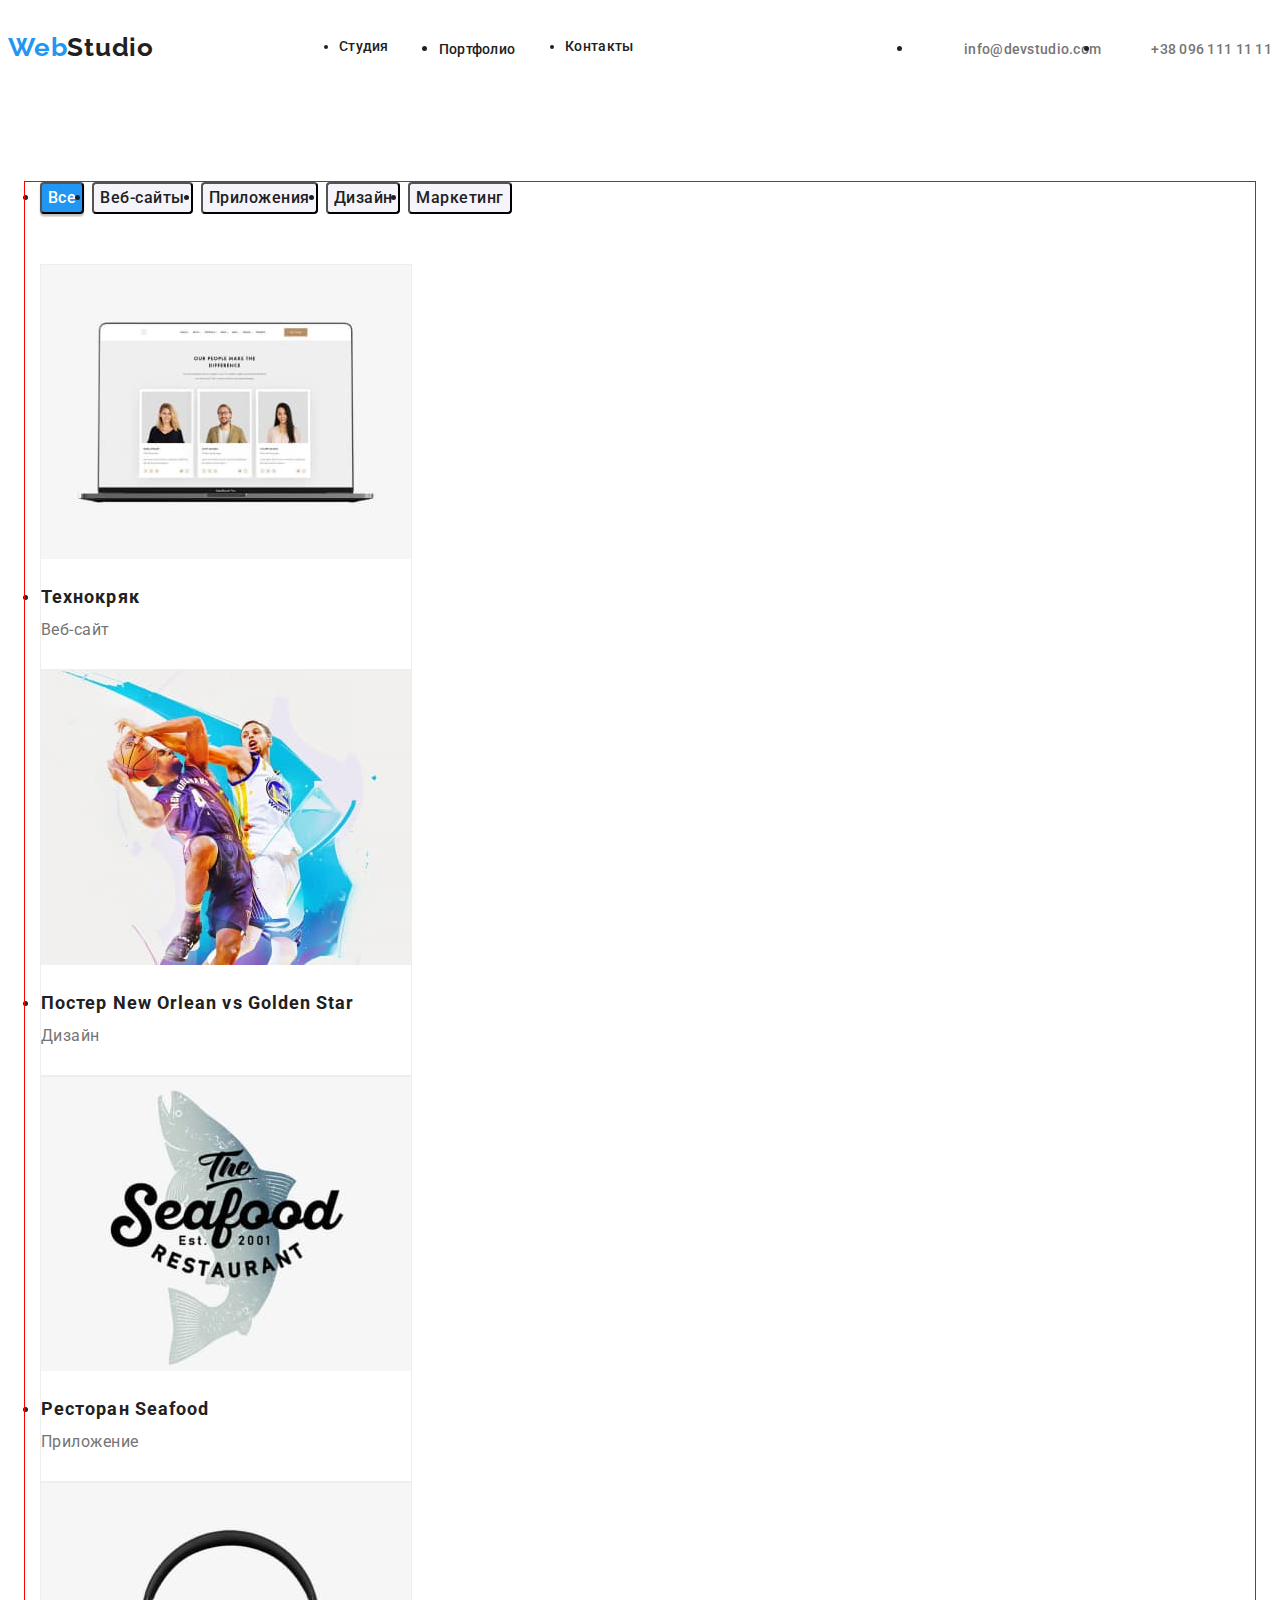
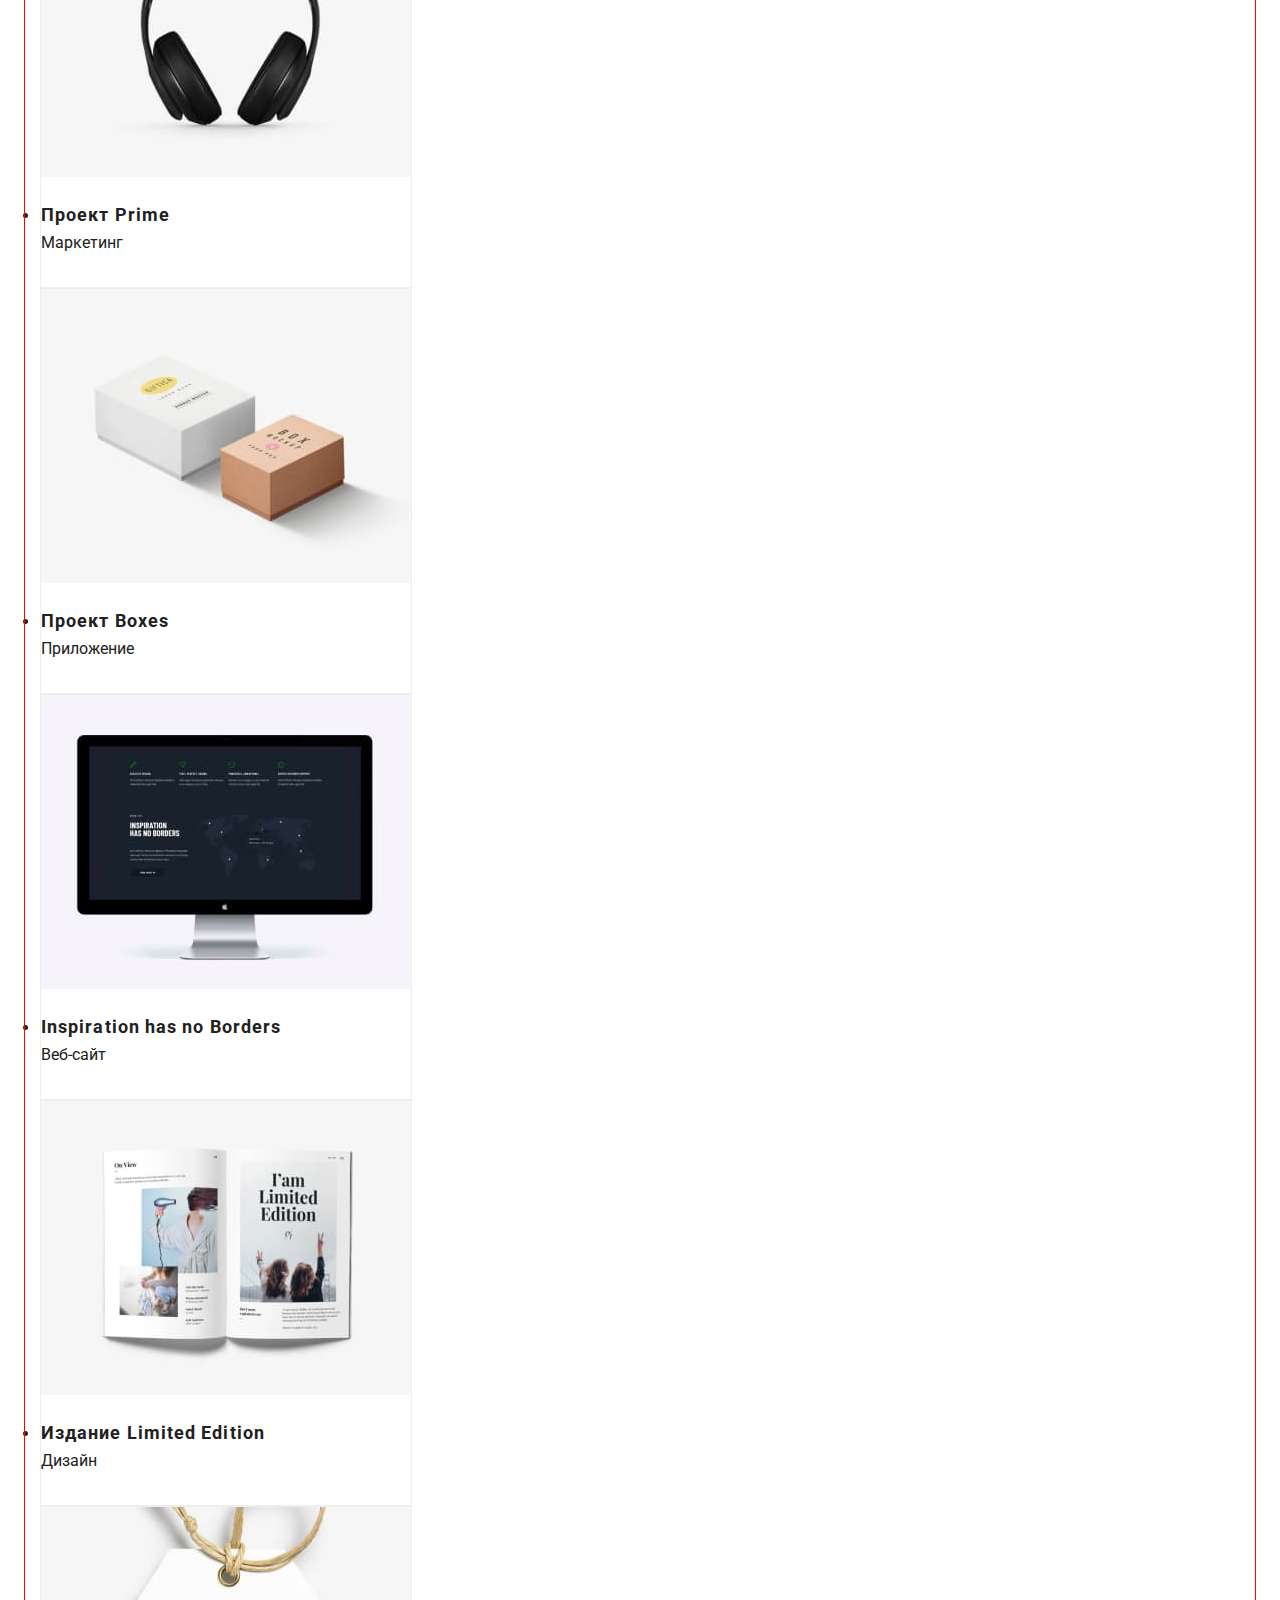
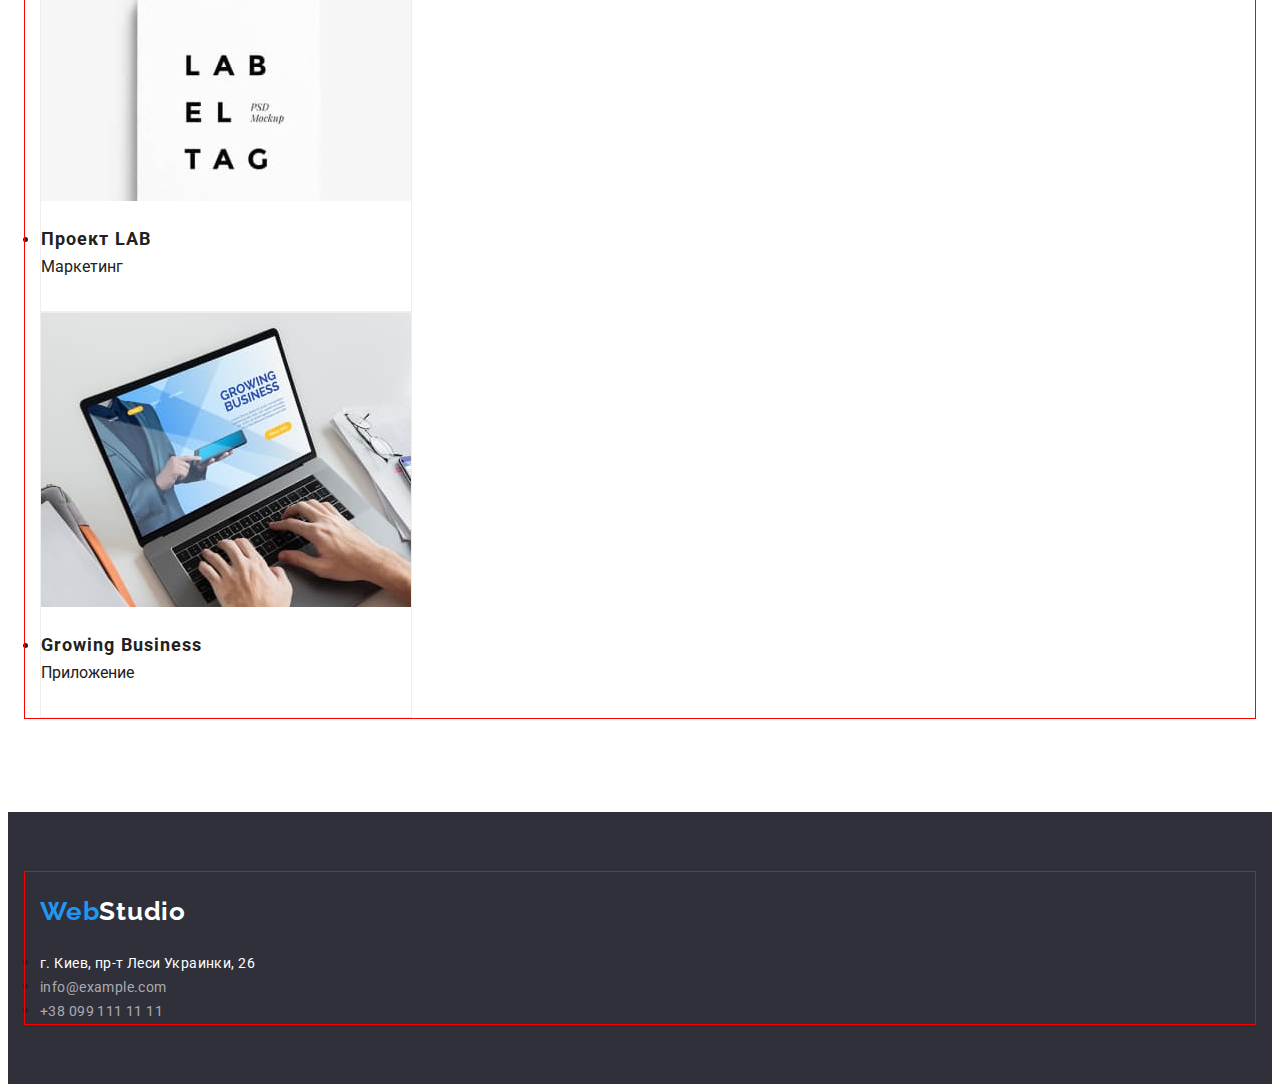
==== portfolio.html @ 9716e138 "homework-3" ====
<!DOCTYPE html>
<html lang="en">
<head>
    <meta charset="UTF-8">
    <meta http-equiv="X-UA-Compatible" content="IE=edge">
    <meta name="viewport" content="width=device-width, initial-scale=1.0">
    <title>Document</title>
    <link href="https://fonts.googleapis.com/css2?family=Raleway:wght@700&family=Roboto:wght@400;500;700;900&display=swap"
        rel="stylesheet">
        <link rel="stylesheet" href="https://cdnjs.cloudflare.com/ajax/libs/modern-normalize/1.1.0/modern-normalize.min.css"
            integrity="sha512-wpPYUAdjBVSE4KJnH1VR1HeZfpl1ub8YT/NKx4PuQ5NmX2tKuGu6U/JRp5y+Y8XG2tV+wKQpNHVUX03MfMFn9Q=="
            crossorigin="anonymous" referrerpolicy="no-referrer" />
        <link rel="stylesheet" href="./css/reset.css" />
    <link rel="stylesheet" href="./css/styles.css" />
</head>
<body>
     <h1 class="visually-hidden">Сторінка Портфолио</h1>   
    <header>
        <div class="container-nav">
    <nav class="container-nav">
        <a class="logo" href="./index.html">Web<span class="logostudio">Studio</span></a>
        <ul class="navlist">
            <li class="navlist-studio"><a class="link" href="./index.html">Студия</a></li>
            <li class="navlist-portfoliolist"><a class="link" href="./portfolio.html">Портфолио</a></li>
            <li class="navlist-contacts"><a class="link" href="">Контакты</a></li>
        </ul>
    </nav>
    <ul class="headerlist">
        <li class=""><a class="headerlist-mailtolist" href="mailto:info@devstudio.com">info@devstudio.com </a></li>
        <li class=""><a class="headerlist-tel" href="tel:+380961111111"> +38 096 111 11 11</a></li>
    </ul>
    </div>
    </header>
<main>
    <section class="work-list">
        <div class="container">
    <h2 class="visually-hidden">Список Портфоліо</h2>
        <ul class="portfolio-items">
            <li><button type="button" class="portfolio-buttonlist">Все</button></li>
            <li><button type="button" class="portfolio-button">Веб-сайты</button></li>
            <li><button type="button" class="portfolio-button">Приложения</button></li>
            <li><button type="button" class="portfolio-button">Дизайн</button></li>
            <li><button type="button" class="portfolio-button">Маркетинг</button></li>
        </ul>
        <ul class="portfolio-item">
            <li class="gallery-list">
                <img src="./images/img8.jpg" alt="фото с людьмии" width="370" />
                <div class="portfolio-list">
                <h2 class="portfolio-title ">Технокряк</h2>
                <p lang="en" class="portfolio-text">Веб-сайт</p>
                </div>
            </li>
            <li class="gallery-list">
                <img src="./images/img9.jpg" alt="баскетболисты" width="370" />
                <div class="portfolio-list">
                <h2 class="portfolio-title">Постер New Orlean vs Golden Star</h2>
                <p lang="en" class="portfolio-text">Дизайн</p>
                </div>
            </li>
            <li class="gallery-list">
                <img src="./images/img10.jpg" alt="лейбл ресторана" width="370" />
                <div class="portfolio-list">
                <h2 class="portfolio-title">Ресторан Seafood</h2>
                <p lang="en" class="portfolio-text">Приложение</p>
                </div>
            </li>
            <li class="gallery-list">
                <img src="./images/img11.jpg" alt="наушники" width="370" />
                <div class="portfolio-list">
                <h2 class="portfolio-title">Проект Prime</h2>
                <p lang="en" class="portfolio-tex">Маркетинг</p>
                </div>
            </li>
            <li class="gallery-list">
                <img src="./images/img12.jpg" alt="коробки" width="370" />
                <div class="portfolio-list">
                <h2 class="portfolio-title">Проект Boxes</h2>
                <p lang="" class="portfolio-tex">Приложение</p>
                </div>
            </li>
            <li class="gallery-list">
                <img src="./images/img13.jpg" alt="монитор" width="370" />
                <div class="portfolio-list">
                <h2 class="portfolio-title">Inspiration has no Borders</h2>
                <p lang="en" class="portfolio-tex">Веб-сайт</p>
                </div>
            </li>
            <li class="gallery-list">
                <img src="./images/img14.jpg" alt="журнал" width="370" />
                <div class="portfolio-list">
                <h2 class="portfolio-title">Издание Limited Edition</h2>
                <p lang="en" class="portfolio-tex">Дизайн</p>
                </div>
            </li> 
            <li class="gallery-list">
                <img src="./images/img15.jpg" alt="лейбл" width="370" />
                <div class="portfolio-list">
                <h2 class="portfolio-title">Проект LAB</h2>
                <p lang="en" class="portfolio-tex">Маркетинг</p>
                </div>
            </li>
            <li class="gallery-list">
                <img src="./images/img16.jpg" alt="ноутбук" width="370" />
                <div class="portfolio-list">
                <h2 class="portfolio-title">Growing Business</h2>
                <p lang="en" class="portfolio-tex">Приложение</p>
                </div>
            </li>
        </ul>
        </div>
    </section>       
</main>
<footer class="footer">
    <div class="container">
    <a class="logo" href="">Web<span class="logostudiofooter">Studio</span></a>
    <address class="address">
        <ul class="footerlist">
            <li><a class="footerlist-address" href="">г. Киев, пр-т Леси Украинки, 26</a></li>
            <li>
                <a class="footerlist-mailto" href="mailto:info@example.com">info@example.com</a>
            </li>
            <li>
                <a class="footerlist-tel" href="tel:+380991111111">+38 099 111 11 11</a>
            </li>
        </ul>
    </address>
    </div>
</footer>
</body>

</html>
---- css/styles.css ----
:root {
    --primary-text-color: #212121;
    --title-text-color: #757575;
    --accent-color: #2196F3;
    --white-text-color:  #FFFFFF;
    --main-font: "Roboto";
    --secondary-background-color:#F5F4FA;
}
p,
h1,
h2,
h3 {
    margin: 0;
}
ul {
    margin: 0;
    padding-left: 0;
}
button {
    cursor: pointer;
}
address {
    font-style: normal;
}
a {
    color: currentColor;
}
a {
    text-decoration: none;
}
img {
    display: block;
}
.visually-hidden {
    position: absolute;
    width: 1px;
    height: 1px;
    margin: -1px;
    border: 0;
    padding: 0;
    white-space: nowrap;
    clip-path: inset(100%);
    clip: rect(0 0 0 0);
    overflow: hidden;
}
body {
    background-color:var(--white-text-color);
    color: var(--primary-text-color);
    font-family: "Roboto" , sans-serif;
}
.container {
    width: 1200px;
    padding-left: 15px;
    padding-right: 15px;
    margin: 0 auto;
    outline: 1px solid red;
    
}
.page-header {
    background-color: var(--white-text-color);
}
/* logo сайта */
.logo {
    display: inline-block;
    padding-top: 24px;
    padding-bottom: 25px;
    color: var(--accent-color);
    width: 145px;
    height: 31px;
    font-family: 'Raleway', sans-serif;
    font-weight: 700;
    font-size: 26px;
    line-height: 1.19;
    align-items: center;
    letter-spacing: 0.03em;
    margin-right: 93px;
}
.logostudio {
    color: var(--primary-text-color);    
}
.logostudiofooter {
   color: var(--white-text-color);
}
            /* nav list========== */
.navlist {
    display: flex;
    margin-left: 93px;
}
.navlist li {
    margin-right: 50px;
}
.navlist-studio, .navlist-portfolio, .navlist-contacts:last-child {
    margin-right: 0px;
}
.navlist.link {
    display: block;
    padding-top: 32px;
    padding-bottom: 32px;
}
.navlist-studio,.navlist-portfolio,.navlist-contacts {
    font-weight: 500;
    font-size: 14px;
    line-height: 1.14;
    letter-spacing: 0.02em;
    color: var(--primary-text-color);
}
.navlist-studio:hover,.navlist-portfolio:hover,.navlist-contacts:hover {
    color: var(--accent-color);
}
.navlist a {
    color: var(--primary-text-color);
    font-weight: 500;
    font-size: 14px;
    line-height: 1.14;
    letter-spacing:0.02em;
}
.container-nav {
     display: flex;
     align-items: center;
}
/* header list mailto i tel */
.headerlist-mailtolist,.headerlist-tel {
    margin-left: 50px;
    color: var(--title-text-color);
    font-weight: 500;
    font-size: 14px;
    line-height: 1.14;
    letter-spacing: 0.02em;
}
.headerlist a:hover,
.headerlist a:focus,
.navlist a:hover,
.navlist a:focus {
    color: var(--accent-color);
}

.headerlist a {
    color: var(--title-text-color);
    font-weight: 500;
    font-size: 14px;
    line-height: 1.14;
    letter-spacing: 0.02em;
}
.headerlist {
    display: flex;
    margin-left: auto;
   
} 
.container-hero {
    padding: 200px 0;
    display: flex;
    justify-content: center;
    align-items: center;
    flex-direction: column;
    background: #2F303A;
    outline: 1px solid red;
}
                /* головний заголовок */
.hero-title {
    margin-bottom: 30px;
    color: var(--white-text-color);
    font-weight: 900;
    font-size: 44px;
    line-height: 1.36;
    text-align: center;
    letter-spacing: 0.06em; 
    text-transform: uppercase;
    outline: 1px solid crimson;
}
/* button */
.button {
    display: inline-block;
    min-width: 200px;
    height: 50px;
    padding: 10px 32px;
    box-shadow: 0px 4px 4px rgba(0, 0, 0, 0.15);
    border-radius: 4px;
    color: var(--white-text-color);
    background-color: var(--accent-color);
    font-family: Roboto;
    font-weight: 700;
    font-size: 16px;
    line-height: 1.88;
    display: flex;
    align-items: center;
    text-align: center;
    letter-spacing: 0.06em;
}
.button:hover {
    background: #188CE8;
}
/* ==============================фон hero and footer================== */
.hero, .footer {
    background-color: #2F303A;
}
/* section звголовків */
.section-title {
    margin-bottom: 10px;
    color: var(--primary-text-color);
    font-weight: 700;
    font-size: 14px;
    line-height: 1.14;
    text-align: center;
    letter-spacing: 0.03em;
    text-transform: uppercase;
}
.section-text {
    margin-bottom: 94px;
   color: var(--title-text-color);
    font-size: 14px;
    line-height: 1.17;
    text-align: center;
    letter-spacing: 0.03em;
}
.section-title {
    width: 270px;
    height: 16px;
}
.section-text {
    width: 270px;
    height: 75px;
    border: 1px solid black;
}
.section {
    margin-top: 0px;
    padding-top: 94px;
    padding-bottom: 94px;
}
.item {
    width: 370px;
    height: 294px;
    margin-left: 30px;

}
/* ===============================заголовок h2 секція=================== */
.title {
    margin-bottom: 50px;
    padding-top: 0px;
    color: var(--primary-text-color);
    font-weight: 700;
    font-size: 36px;
    line-height: 1.17;
    text-align: center;
    letter-spacing: 0.03em;
}
.comand-title-list {
    color: var(--primary-text-color);
    font-weight: 500;
    font-size: 16px;
    line-height: 1.19;
    text-align: center;
    letter-spacing: 0.03em;
}
.comand-text-items {
    color: var(--title-text-color);
    font-size: 16px;
    line-height: 1.19;
    text-align: center;
    letter-spacing: 0.03em;
}
.section-comand {
    padding-top: 94px;
    padding-bottom: 94;
    margin-left: 30px;
    background: var(--secondary-background-color);
}
.list-item {
    width: 270px;
    height: 368px;
    background: #FFFFFF;
    box-shadow: 0px 1px 3px rgba(0, 0, 0, 0.12),
    0px 1px 1px rgba(0, 0, 0, 0.14),
    0px 2px 1px rgba(0, 0, 0, 0.2);
    border-radius: 0px;
}
.personal {
    padding-top: 30px;
    padding-bottom: 30px;
}

/* footer list */
.footerlist-address {
    color: var(--white-text-color);
    font-style: normal;
    font-size: 14px;
    line-height: 1.71;
    letter-spacing: 0.03em;
    margin-bottom: 9px;
}
.footerlist-mailto,
.footerlist-tel {
    color: rgba(255, 255, 255, 0.6);
    font-size: 14px;
    line-height: 1.71;
    letter-spacing: 0.03em;
}
.footerlist-mailto:hover,
.footerlist-tel:hover {
    color: var(--title-text-color);
}
.footerlist-mailto:focus,
.footerlist-tel:focus {
    color: var(--accent-color);
}
.footer {
    padding-top: 60px;
    padding-bottom: 60px;
}
.logostudiofooter {
    margin-bottom: 20px;
}
.footerlist-mailto {
    margin-bottom: 9px;
}
.footerlist-tel {
    margin-bottom: 60px;
}


/* ===============================Портфолио============================== */

.portfolio-buttonlist {
    font-family: Roboto;
    font-weight: 500;
    font-size: 16px;
    line-height: 1.62;
    text-align: center;
    letter-spacing: 0.03em;
    color: var(--white-text-color);
    background-color: var(--accent-color);
    box-shadow: 0px 3px 1px rgba(0, 0, 0, 0.1),
    0px 1px 2px rgba(0, 0, 0, 0.08),
    0px 2px 2px rgba(0, 0, 0, 0.12);
    border-radius: 4px;
}
.portfolio-button {
    font-family: Roboto;
    font-weight: 500;
    font-size: 16px;
    line-height: 1.62;
    text-align: center;
    letter-spacing: 0.03em;
    color: var(--primary-text-color);
    background-color: var(--secondary-background-color);
    border-radius: 4px;
}
.portfolio-button:hover, portfolio-button:focus {
    color:var(--white-text-color) ;
    background-color: var(--accent-color);
}

.portfolio-title {
    color: var(--primary-text-color);
    font-weight: 700;
    font-size: 18px;
    line-height: 2;
    text-align: left;
    letter-spacing: 0.06em;
}
.portfolio-text {
    color: var(--title-text-color);
    font-size: 16px;
    line-height: 1.88;
    text-align: left;
    letter-spacing: 0.03em;
}
.work-list {
    padding-top: 94px;
    padding-bottom: 94px;
}
.portfolio {
    padding-top: 6px;
    padding-bottom: 22px;
    
}
.portfolio-list {
    padding-top: 20px;
    padding-bottom: 20px;
}
.gallery-list {
    width: 370px;
    height: 404px;
    background: #FFFFFF;
    border: 1px solid #EEEEEE;
}
.portfolio-items {
    margin-bottom: 50px;
}
.portfolio-items {
    display: flex;
}
.portfolio-items li {    
    margin-right: 8px;
}


/* Эффективные решения для вашего бизнеса адрес  и кнока */
#FFFFFF

/* Внимание к деталям и список с 4 заголовок h2 h3  имя команды * /#212121;

/* Портфолио контакты */
  #212121;


/* info@devstudio.com */
/* WebStudio */
/*студия*/
#2196F3
/* +38 096 111 11 11 */
/* Идейные соображения, а также начало повседневной работы по формированию позиции. */
/* Marketing */
color: #757575;

/* info@example.com */
/* +38 099 111 11 11 */
color: rgba(255, 255, 255, 0.6);


/* кнопка accent  */ #2196F3

/* вторичний колір фона  background: #F5F4FA; */
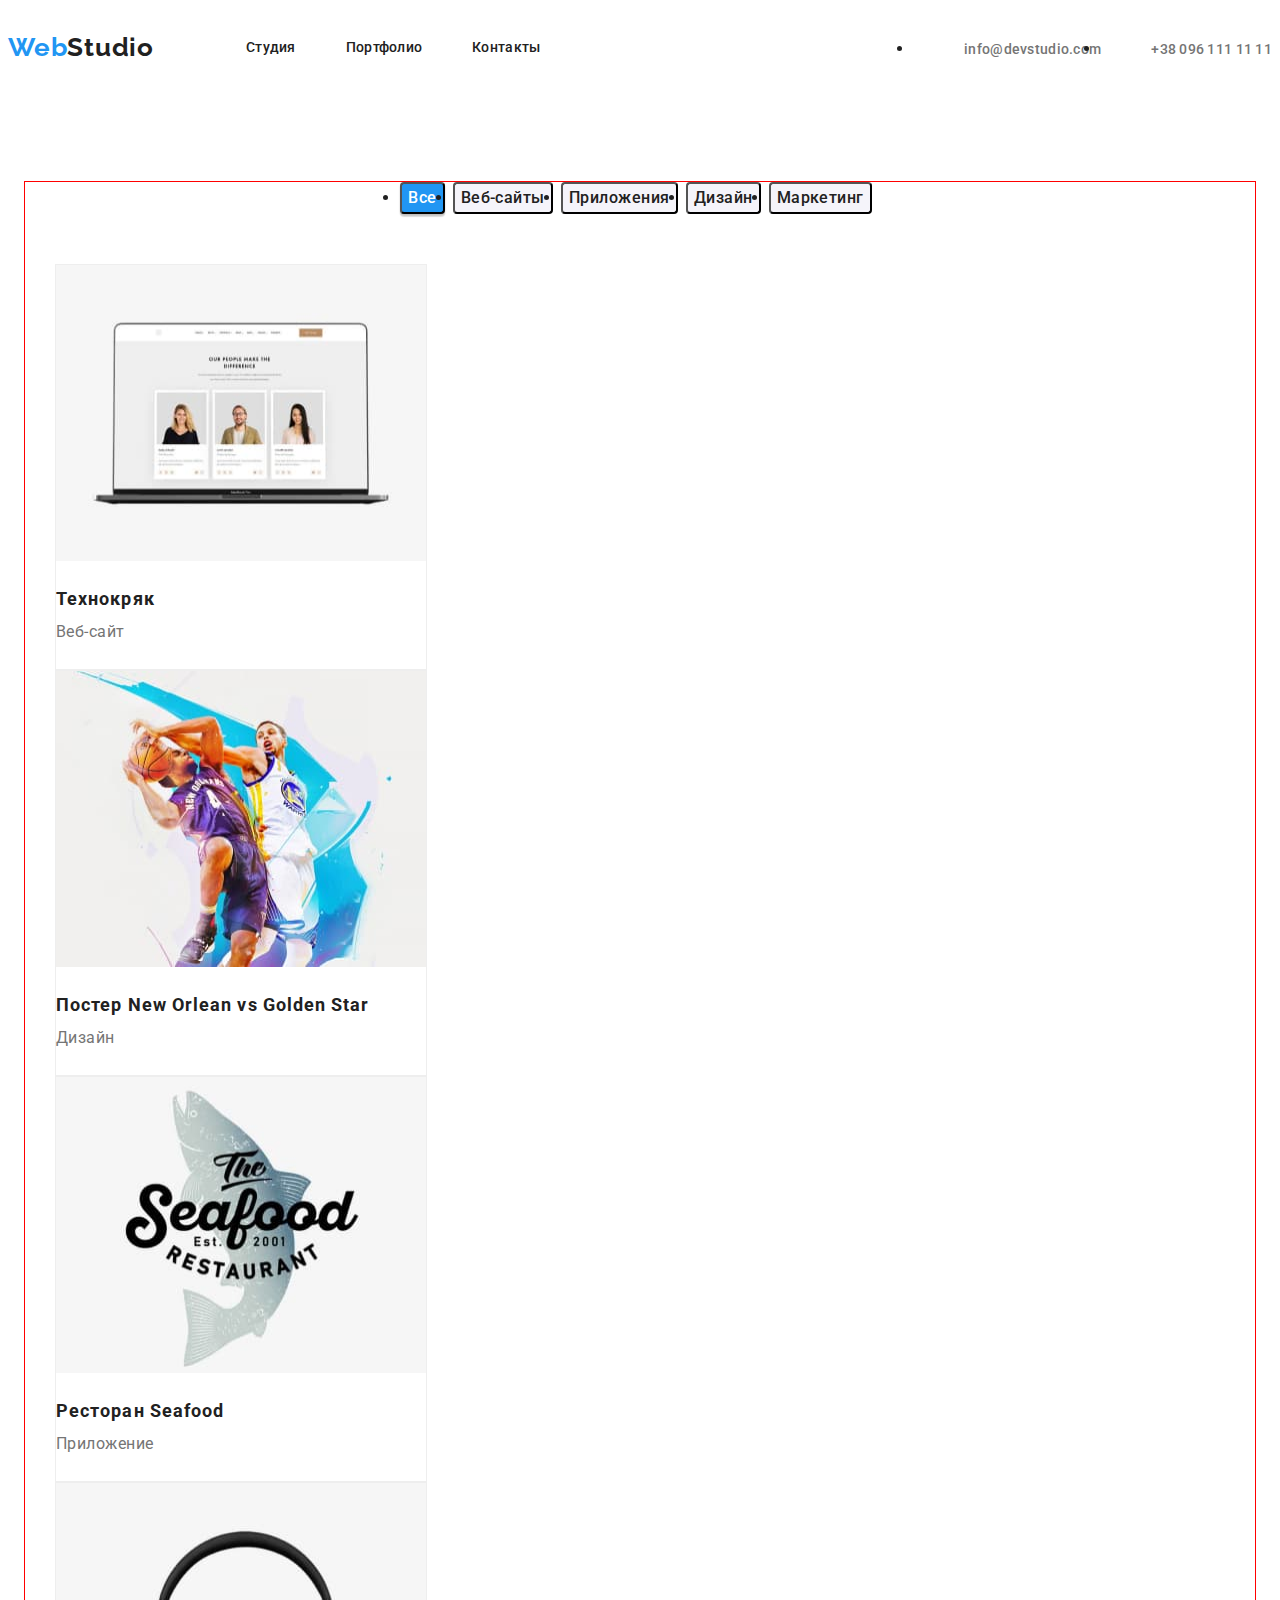
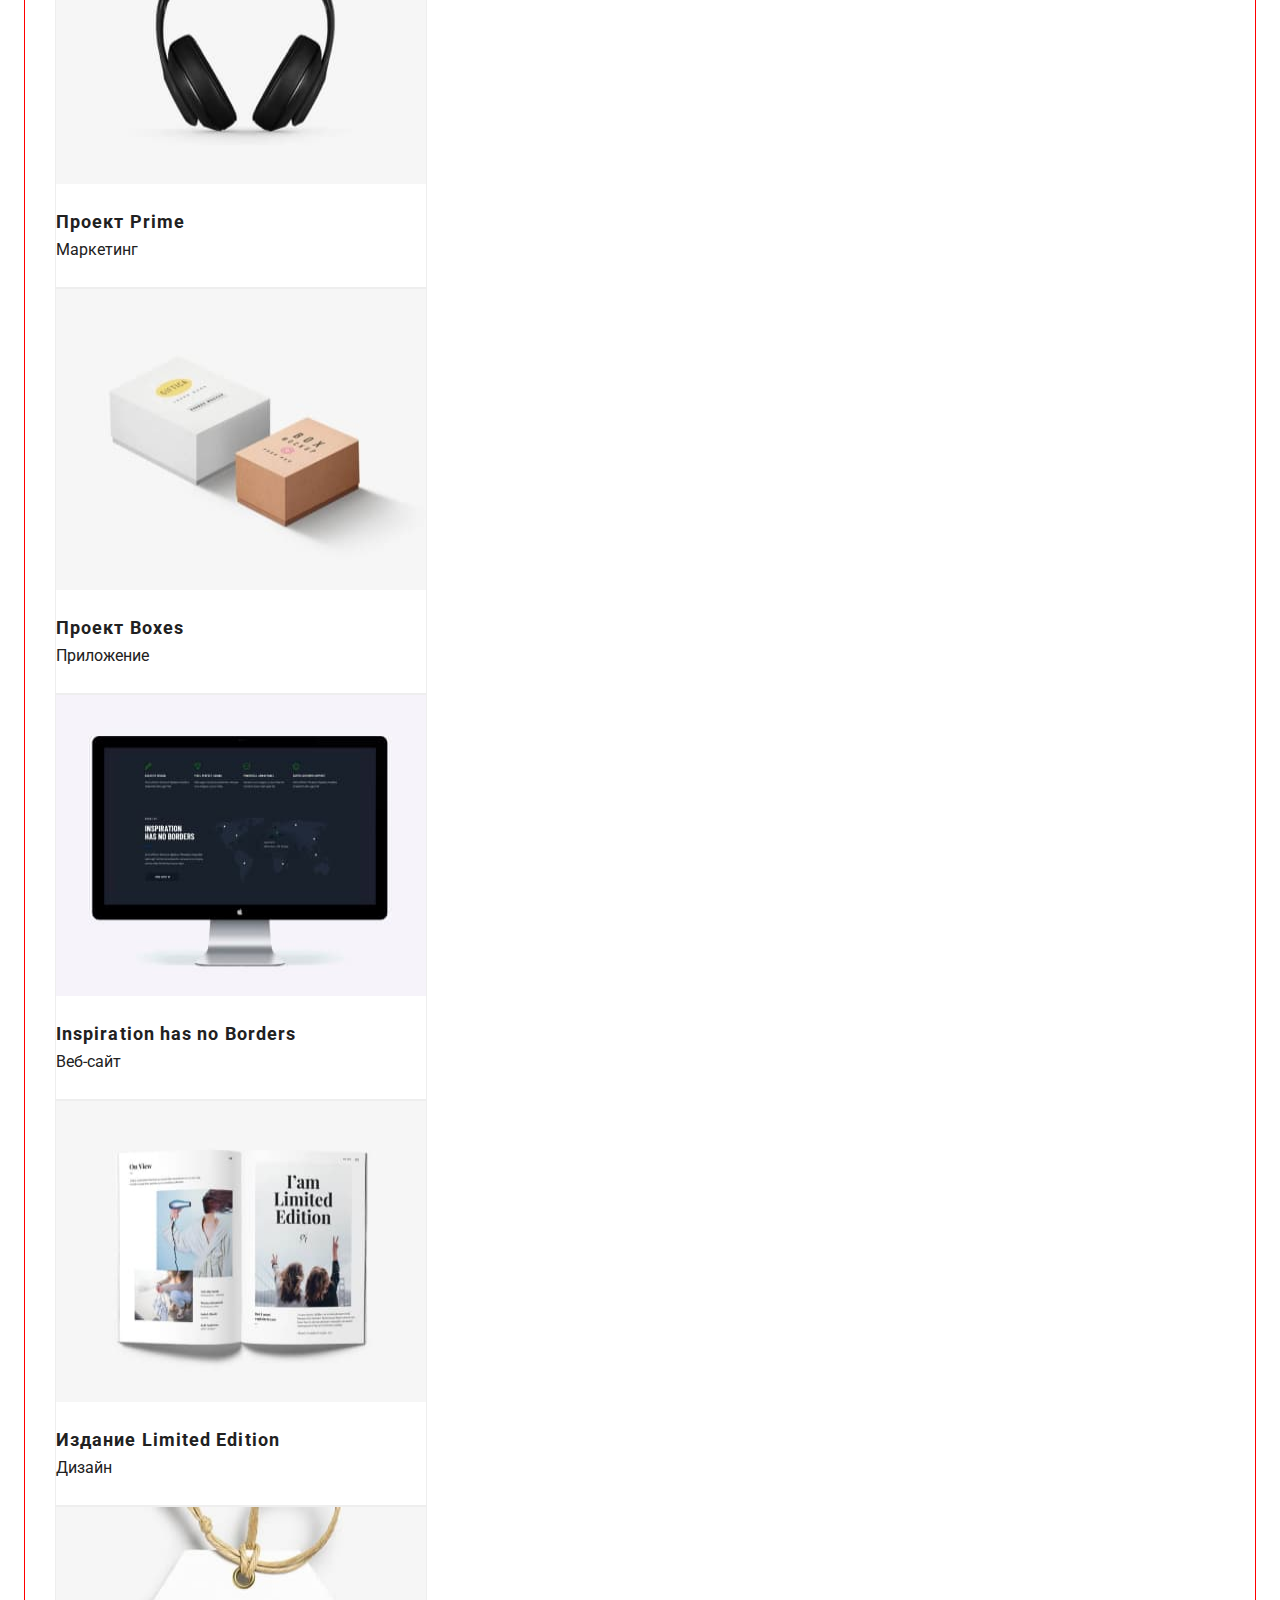
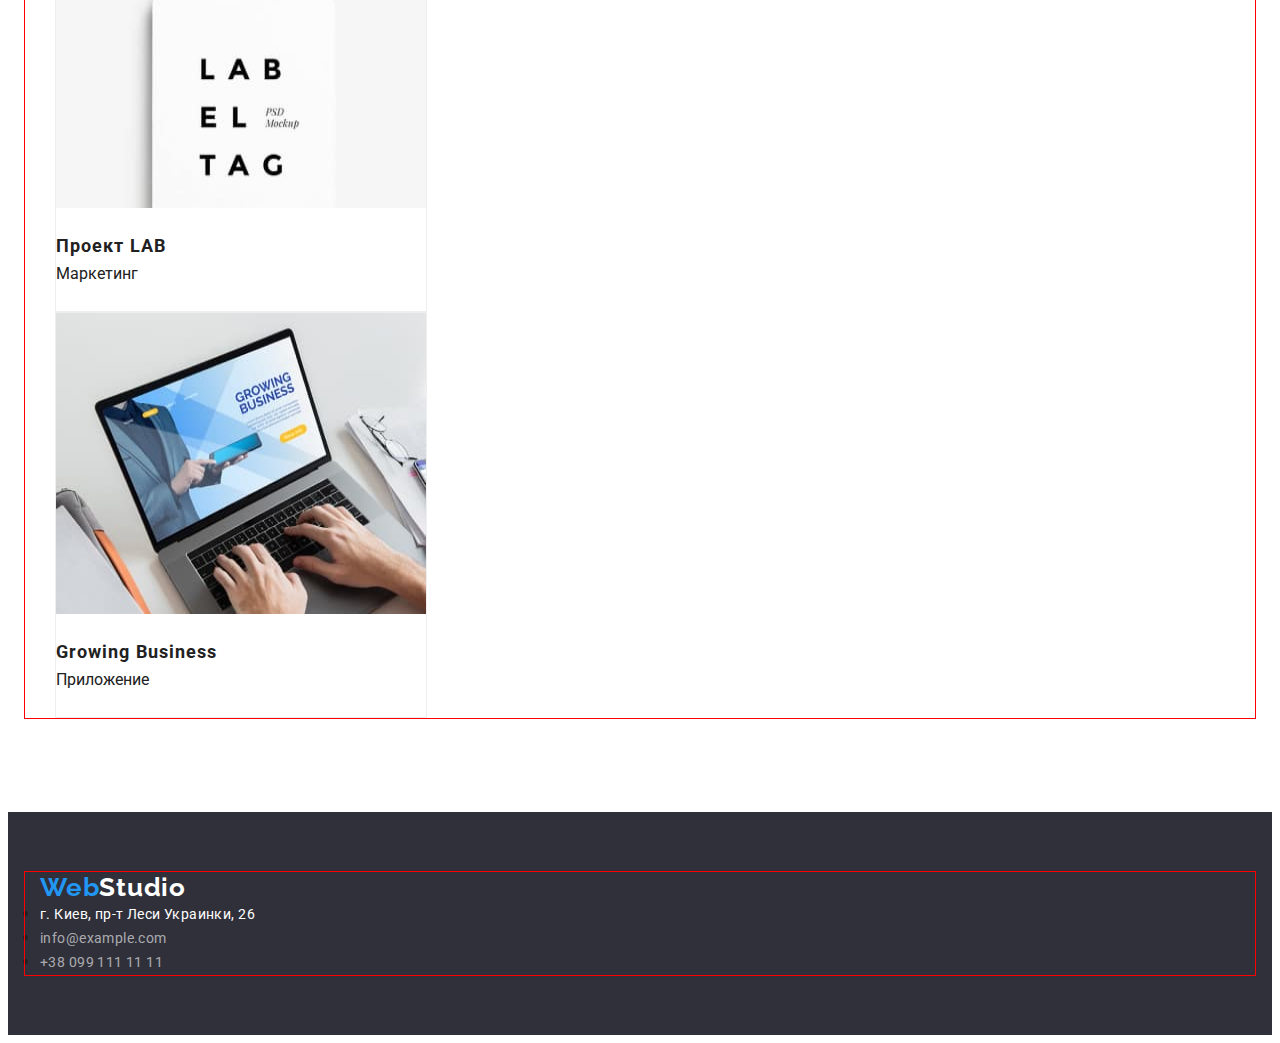
==== commit 4258135d: "Home work #3" ====
--- a/portfolio.html
+++ b/portfolio.html
@@ -20,14 +20,14 @@
     <nav class="container-nav">
         <a class="logo" href="./index.html">Web<span class="logostudio">Studio</span></a>
         <ul class="navlist">
-            <li class="navlist-studio"><a class="link" href="./index.html">Студия</a></li>
-            <li class="navlist-portfoliolist"><a class="link" href="./portfolio.html">Портфолио</a></li>
-            <li class="navlist-contacts"><a class="link" href="">Контакты</a></li>
+            <li class="navlist-header"><a class="link" href="./index.html">Студия</a></li>
+            <li class="navlist-header"><a class="link" href="./portfolio.html">Портфолио</a></li>
+            <li class="navlist-header"><a class="link" href="">Контакты</a></li>
         </ul>
     </nav>
     <ul class="headerlist">
-        <li class=""><a class="headerlist-mailtolist" href="mailto:info@devstudio.com">info@devstudio.com </a></li>
-        <li class=""><a class="headerlist-tel" href="tel:+380961111111"> +38 096 111 11 11</a></li>
+        <li class=""><a class="headerlist-nav" href="mailto:info@devstudio.com">info@devstudio.com </a></li>
+        <li class=""><a class="headerlist-nav" href="tel:+380961111111"> +38 096 111 11 11</a></li>
     </ul>
     </div>
     </header>
@@ -42,7 +42,7 @@
             <li><button type="button" class="portfolio-button">Дизайн</button></li>
             <li><button type="button" class="portfolio-button">Маркетинг</button></li>
         </ul>
-        <ul class="portfolio-item">
+        <ul class="portfolio-flex">
             <li class="gallery-list">
                 <img src="./images/img8.jpg" alt="фото с людьмии" width="370" />
                 <div class="portfolio-list">
--- a/css/styles.css
+++ b/css/styles.css
@@ -61,9 +61,6 @@
 }
 /* logo сайта */
 .logo {
-    display: inline-block;
-    padding-top: 24px;
-    padding-bottom: 25px;
     color: var(--accent-color);
     width: 145px;
     height: 31px;
@@ -73,7 +70,6 @@
     line-height: 1.19;
     align-items: center;
     letter-spacing: 0.03em;
-    margin-right: 93px;
 }
 .logostudio {
     color: var(--primary-text-color);    
@@ -85,11 +81,13 @@
 .navlist {
     display: flex;
     margin-left: 93px;
+    align-items: center;
+    padding: 32px 0;
 }
 .navlist li {
     margin-right: 50px;
 }
-.navlist-studio, .navlist-portfolio, .navlist-contacts:last-child {
+.navlist-header, .navlist-header, .navlist-header:last-child {
     margin-right: 0px;
 }
 .navlist.link {
@@ -97,14 +95,15 @@
     padding-top: 32px;
     padding-bottom: 32px;
 }
-.navlist-studio,.navlist-portfolio,.navlist-contacts {
+.navlist-header,.navlist-header,.navlist-header {
+    display: block;
     font-weight: 500;
     font-size: 14px;
     line-height: 1.14;
     letter-spacing: 0.02em;
     color: var(--primary-text-color);
 }
-.navlist-studio:hover,.navlist-portfolio:hover,.navlist-contacts:hover {
+.navlist-header:hover,.navlist-header:hover,.navlist-header:hover {
     color: var(--accent-color);
 }
 .navlist a {
@@ -119,7 +118,8 @@
      align-items: center;
 }
 /* header list mailto i tel */
-.headerlist-mailtolist,.headerlist-tel {
+.headerlist-nav,.headerlist-nav {
+    display: block;
     margin-left: 50px;
     color: var(--title-text-color);
     font-weight: 500;
@@ -206,9 +206,9 @@
 }
 .section-text {
     margin-bottom: 94px;
-   color: var(--title-text-color);
-    font-size: 14px;
-    line-height: 1.17;
+    color: var(--title-text-color);
+    font-size: 14px;
+    line-height: 1.f17;
     text-align: center;
     letter-spacing: 0.03em;
 }
@@ -219,19 +219,21 @@
 .section-text {
     width: 270px;
     height: 75px;
-    border: 1px solid black;
+}
+.section-list {
+    display: flex;
+    margin-left: 30px;
+    justify-content: center;
+    text-align: center;
+}
+.section-list .item {
+    width: 300px;
 }
 .section {
     margin-top: 0px;
     padding-top: 94px;
     padding-bottom: 94px;
 }
-.item {
-    width: 370px;
-    height: 294px;
-    margin-left: 30px;
-
-}
 /* ===============================заголовок h2 секція=================== */
 .title {
     margin-bottom: 50px;
@@ -258,14 +260,19 @@
     text-align: center;
     letter-spacing: 0.03em;
 }
+.cards {
+    display: flex;
+    justify-content: space-around;
+}
+
+
 .section-comand {
     padding-top: 94px;
     padding-bottom: 94;
-    margin-left: 30px;
     background: var(--secondary-background-color);
 }
 .list-item {
-    width: 270px;
+    width: calc((100%-90px)/4);
     height: 368px;
     background: #FFFFFF;
     box-shadow: 0px 1px 3px rgba(0, 0, 0, 0.12),
@@ -277,6 +284,11 @@
     padding-top: 30px;
     padding-bottom: 30px;
 }
+.comand-list {
+    display: flex;
+    flex-wrap: wrap;
+    margin-left: 30px;
+}
 
 /* footer list */
 .footerlist-address {
@@ -388,10 +400,40 @@
 }
 .portfolio-items {
     display: flex;
+    justify-content: center;
 }
 .portfolio-items li {    
     margin-right: 8px;
 }
+/* -------------------------container================= */
+.portfolio-flex {
+    width: 1200px;
+    padding-left: 15px;
+    padding-right: 15px;
+    margin-left: auto;
+    margin-right: auto;
+}
+.gallery-list {
+    display: flex;
+    flex-wrap: wrap;
+    flex-basis: calc(100% / 3 - 30px);
+}
+.portfolio-list {
+    width: 370px;
+    margin-right: 30px;
+    margin-bottom: 30px;
+    
+    
+}
+.portfolio-list:nth-child(3n) {
+    margin-right: 0;
+
+}
+.portfolio-list:nth-last-child(-n+3) {
+    margin-bottom: 0;
+}
+
+
 
 
 /* Эффективные решения для вашего бизнеса адрес  и кнока */
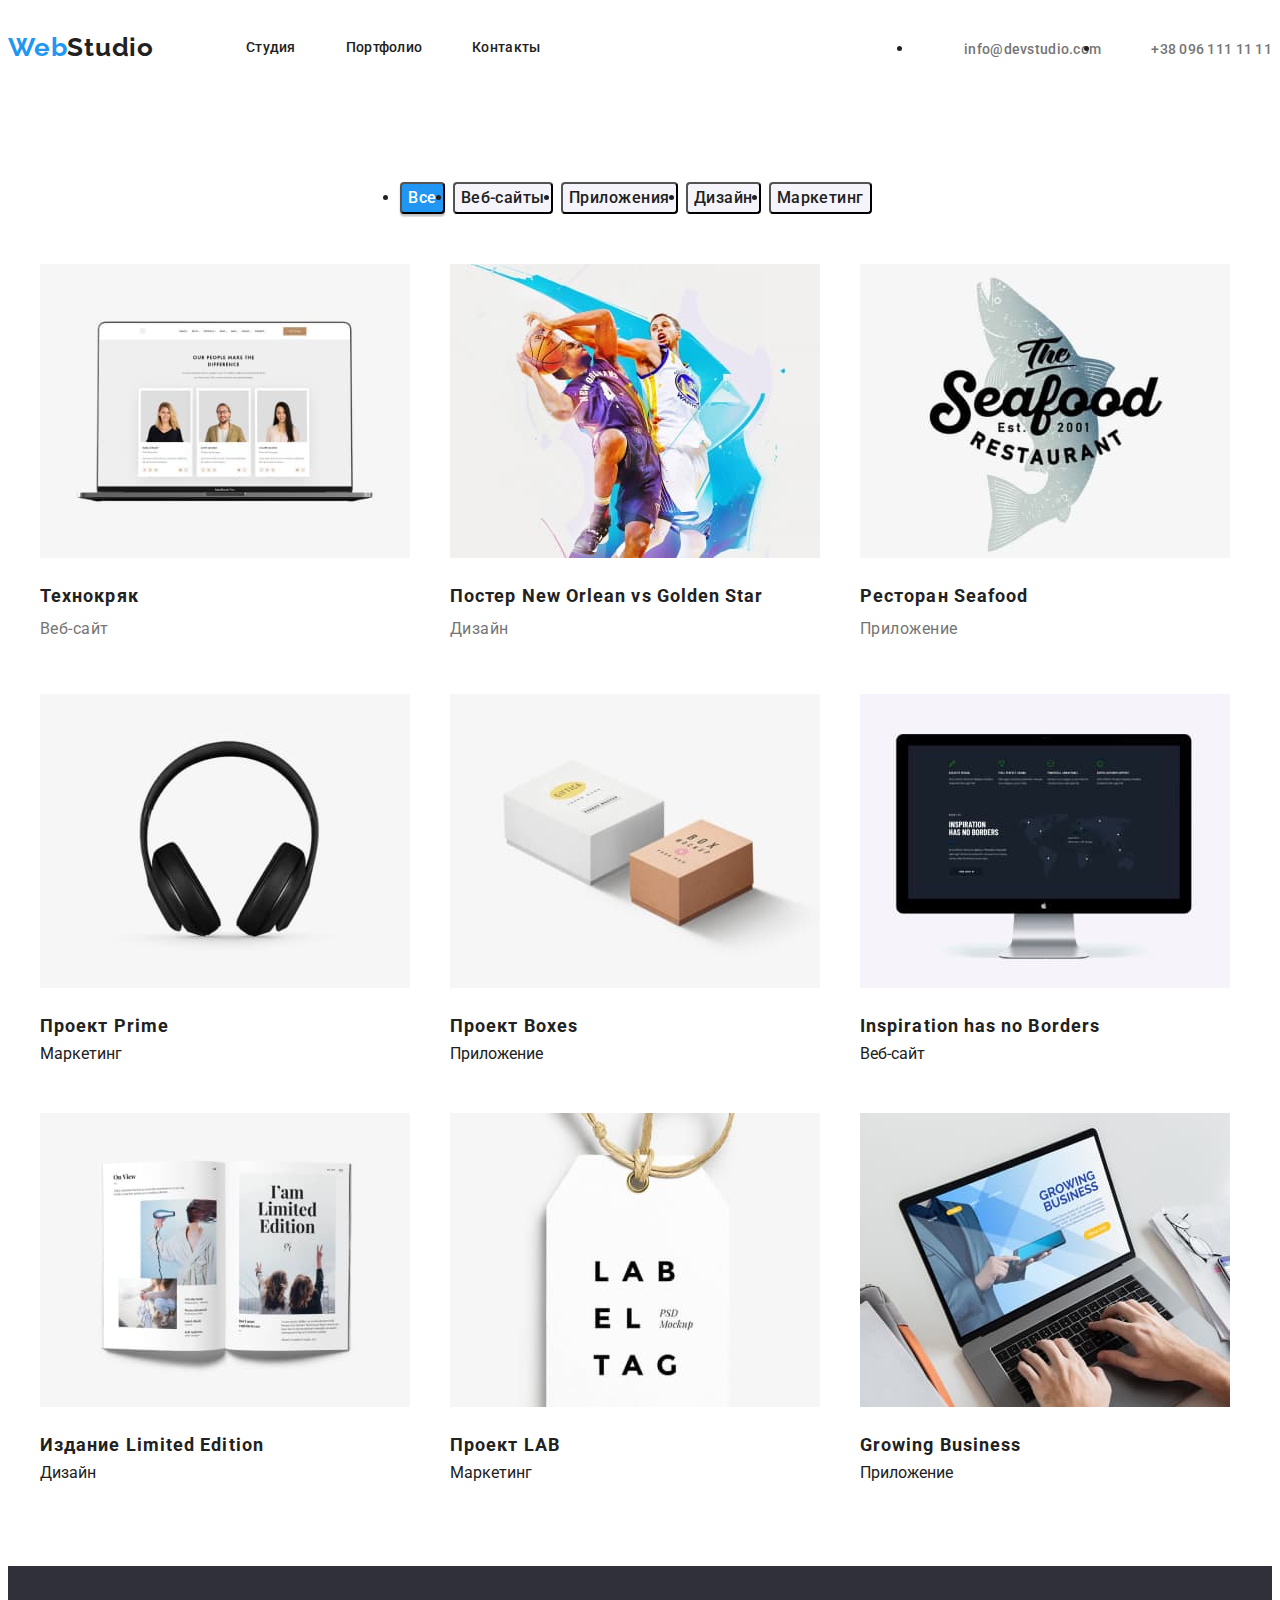
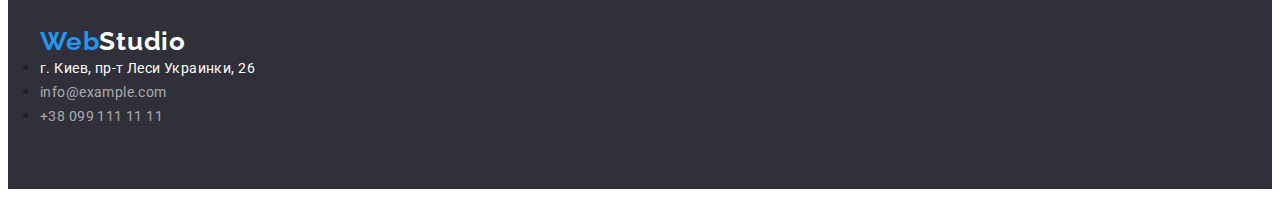
==== commit e99d8129: "Д/З №3" ====
--- a/portfolio.html
+++ b/portfolio.html
@@ -75,7 +75,7 @@
                 <img src="./images/img12.jpg" alt="коробки" width="370" />
                 <div class="portfolio-list">
                 <h2 class="portfolio-title">Проект Boxes</h2>
-                <p lang="" class="portfolio-tex">Приложение</p>
+                <p lang="en" class="portfolio-tex">Приложение</p>
                 </div>
             </li>
             <li class="gallery-list">
--- a/css/styles.css
+++ b/css/styles.css
@@ -6,6 +6,12 @@
     --main-font: "Roboto";
     --secondary-background-color:#F5F4FA;
 }
+body {
+    background-color: var(--white-text-color);
+    color: var(--primary-text-color);
+    font-family: "Roboto", sans-serif;
+}
+
 p,
 h1,
 h2,
@@ -43,17 +49,12 @@
     clip: rect(0 0 0 0);
     overflow: hidden;
 }
-body {
-    background-color:var(--white-text-color);
-    color: var(--primary-text-color);
-    font-family: "Roboto" , sans-serif;
-}
+
 .container {
     width: 1200px;
     padding-left: 15px;
     padding-right: 15px;
     margin: 0 auto;
-    outline: 1px solid red;
     
 }
 .page-header {
@@ -153,7 +154,6 @@
     align-items: center;
     flex-direction: column;
     background: #2F303A;
-    outline: 1px solid red;
 }
                 /* головний заголовок */
 .hero-title {
@@ -165,7 +165,6 @@
     text-align: center;
     letter-spacing: 0.06em; 
     text-transform: uppercase;
-    outline: 1px solid crimson;
 }
 /* button */
 .button {
@@ -262,7 +261,11 @@
 }
 .cards {
     display: flex;
-    justify-content: space-around;
+    flex-wrap: wrap;
+
+}
+.item:not(:last-child) {
+    margin-right: 30px;
 }
 
 
@@ -272,13 +275,15 @@
     background: var(--secondary-background-color);
 }
 .list-item {
-    width: calc((100%-90px)/4);
-    height: 368px;
+    width: calc((100% - 90px) / 4);
     background: #FFFFFF;
     box-shadow: 0px 1px 3px rgba(0, 0, 0, 0.12),
     0px 1px 1px rgba(0, 0, 0, 0.14),
     0px 2px 1px rgba(0, 0, 0, 0.2);
-    border-radius: 0px;
+    border-radius: 0px 0px 4px 4px;
+}
+.list-item:not(:last-child) {
+    margin-right: 30px;
 }
 .personal {
     padding-top: 30px;
@@ -287,7 +292,6 @@
 .comand-list {
     display: flex;
     flex-wrap: wrap;
-    margin-left: 30px;
 }
 
 /* footer list */
@@ -389,17 +393,12 @@
     padding-top: 20px;
     padding-bottom: 20px;
 }
-.gallery-list {
-    width: 370px;
-    height: 404px;
-    background: #FFFFFF;
-    border: 1px solid #EEEEEE;
-}
 .portfolio-items {
     margin-bottom: 50px;
 }
 .portfolio-items {
     display: flex;
+    flex-wrap: wrap;
     justify-content: center;
 }
 .portfolio-items li {    
@@ -407,33 +406,28 @@
 }
 /* -------------------------container================= */
 .portfolio-flex {
-    width: 1200px;
-    padding-left: 15px;
-    padding-right: 15px;
-    margin-left: auto;
-    margin-right: auto;
-}
-.gallery-list {
     display: flex;
     flex-wrap: wrap;
+
+    padding: 0;
+    margin: 0;
+    list-style: none;
+    
+    margin-left: -30px;
+    margin-bottom: -30px;
+
+}
+.portfolio-flex > .gallery-list {
     flex-basis: calc(100% / 3 - 30px);
-}
-.portfolio-list {
-    width: 370px;
-    margin-right: 30px;
+    margin-left: 30px;
     margin-bottom: 30px;
-    
-    
-}
-.portfolio-list:nth-child(3n) {
+}
+.portfolio-flex > .gallery-list:nth-child(3n) {
     margin-right: 0;
-
-}
-.portfolio-list:nth-last-child(-n+3) {
+}
+.portfolio-flex > .gallery-list:nth-last-child(-n+3) {
     margin-bottom: 0;
 }
-
-
 
 
 /* Эффективные решения для вашего бизнеса адрес  и кнока */
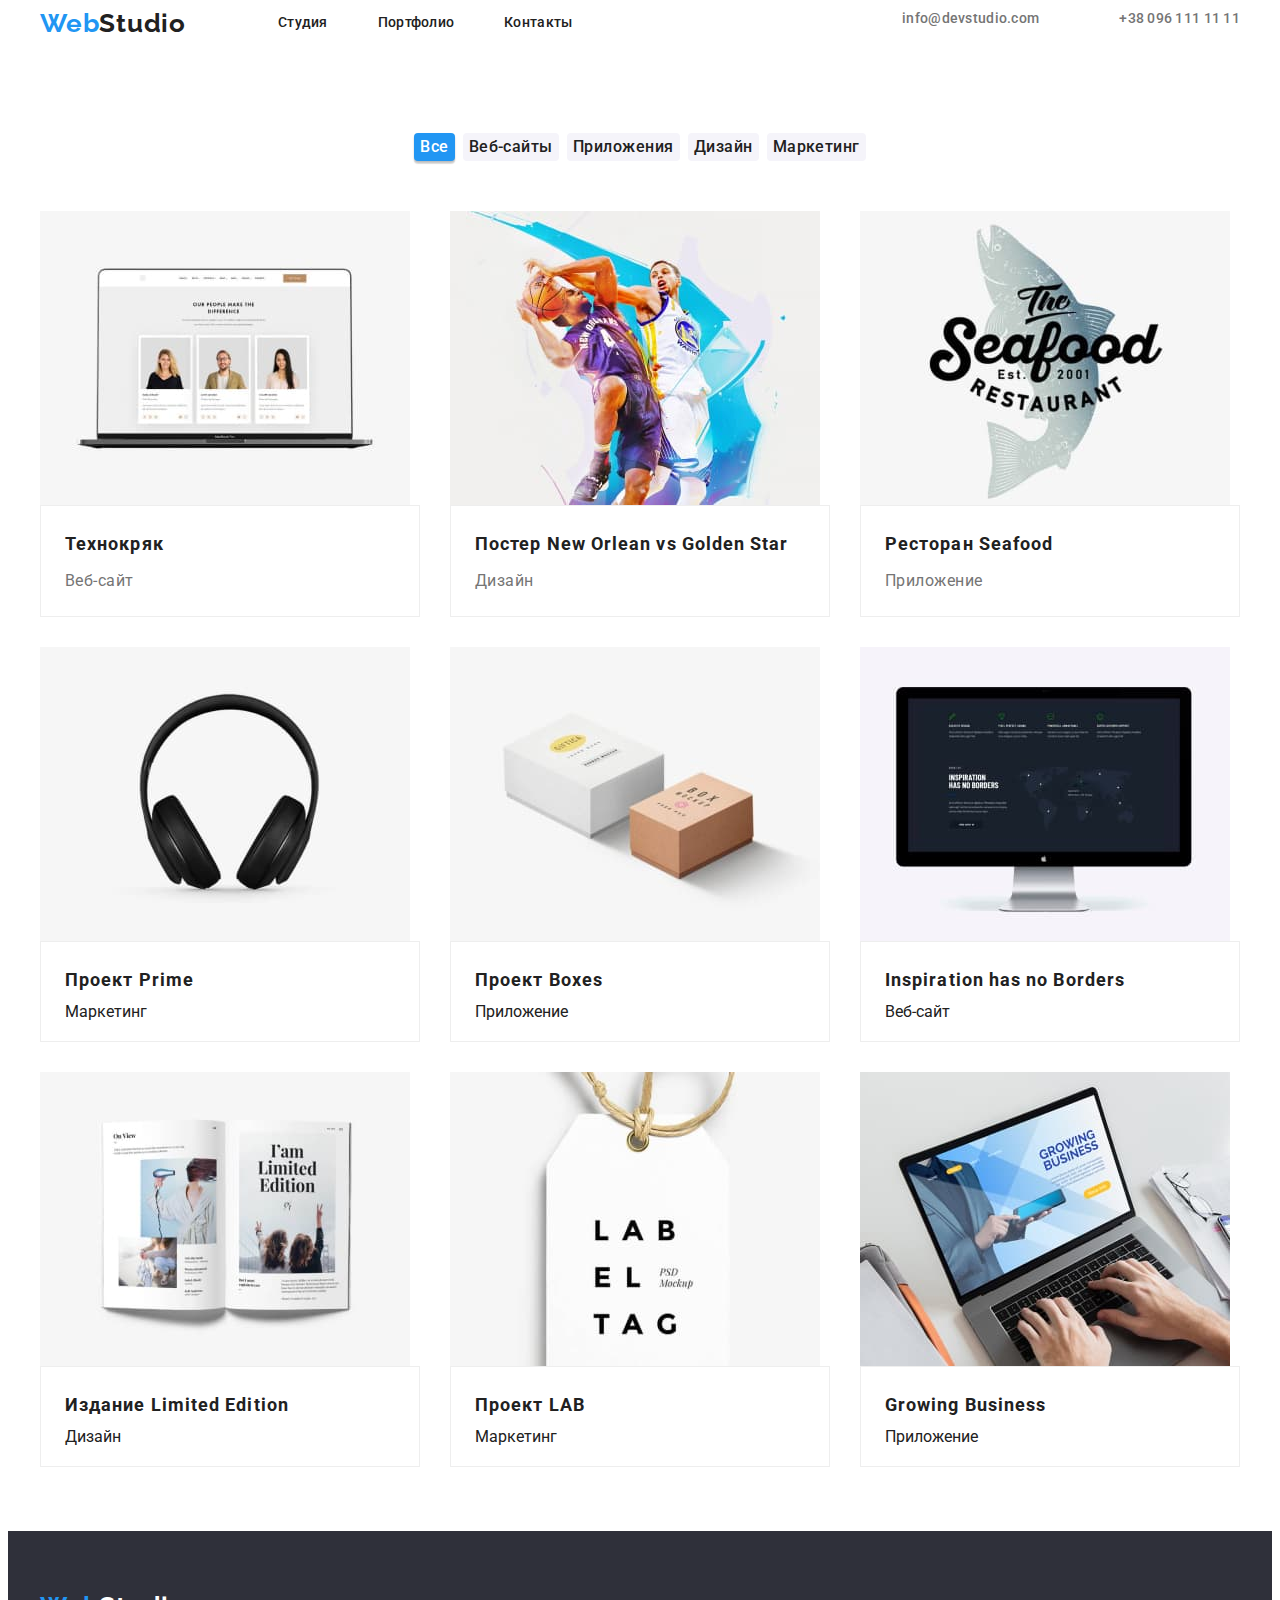
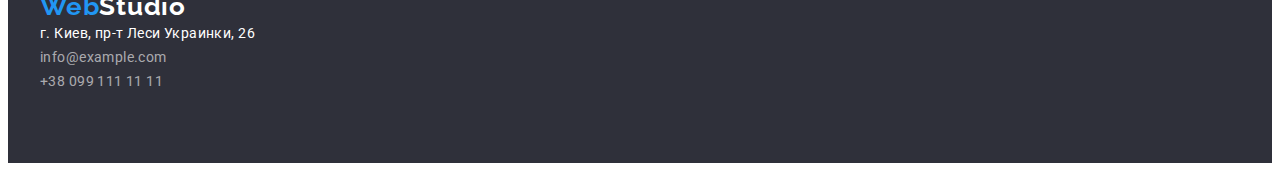
==== commit 47398f23: "Д/З №3" ====
--- a/portfolio.html
+++ b/portfolio.html
@@ -15,7 +15,8 @@
 </head>
 <body>
      <h1 class="visually-hidden">Сторінка Портфолио</h1>   
-    <header>
+    <header class="page-header">
+        <div class="container">
         <div class="container-nav">
     <nav class="container-nav">
         <a class="logo" href="./index.html">Web<span class="logostudio">Studio</span></a>
@@ -26,13 +27,14 @@
         </ul>
     </nav>
     <ul class="headerlist">
-        <li class=""><a class="headerlist-nav" href="mailto:info@devstudio.com">info@devstudio.com </a></li>
-        <li class=""><a class="headerlist-nav" href="tel:+380961111111"> +38 096 111 11 11</a></li>
+        <li class="item"><a class="headerlist-nav" href="mailto:info@devstudio.com">info@devstudio.com </a></li>
+        <li class="item"><a class="headerlist-nav" href="tel:+380961111111"> +38 096 111 11 11</a></li>
     </ul>
+    </div>
     </div>
     </header>
 <main>
-    <section class="work-list">
+    <section class="work-list section">
         <div class="container">
     <h2 class="visually-hidden">Список Портфоліо</h2>
         <ul class="portfolio-items">
--- a/css/styles.css
+++ b/css/styles.css
@@ -5,7 +5,7 @@
     --white-text-color:  #FFFFFF;
     --main-font: "Roboto";
     --secondary-background-color:#F5F4FA;
-}
+}  
 body {
     background-color: var(--white-text-color);
     color: var(--primary-text-color);
@@ -57,6 +57,9 @@
     margin: 0 auto;
     
 }
+ul {
+    list-style: none;
+}
 .page-header {
     background-color: var(--white-text-color);
 }
@@ -64,7 +67,6 @@
 .logo {
     color: var(--accent-color);
     width: 145px;
-    height: 31px;
     font-family: 'Raleway', sans-serif;
     font-weight: 700;
     font-size: 26px;
@@ -76,14 +78,16 @@
     color: var(--primary-text-color);    
 }
 .logostudiofooter {
+   margin-bottom: 20px; 
    color: var(--white-text-color);
 }
             /* nav list========== */
 .navlist {
+    display: block;
     display: flex;
     margin-left: 93px;
     align-items: center;
-    padding: 32px 0;
+   
 }
 .navlist li {
     margin-right: 50px;
@@ -108,6 +112,7 @@
     color: var(--accent-color);
 }
 .navlist a {
+    padding: 32px 0;
     color: var(--primary-text-color);
     font-weight: 500;
     font-size: 14px;
@@ -121,12 +126,14 @@
 /* header list mailto i tel */
 .headerlist-nav,.headerlist-nav {
     display: block;
-    margin-left: 50px;
     color: var(--title-text-color);
     font-weight: 500;
     font-size: 14px;
     line-height: 1.14;
     letter-spacing: 0.02em;
+}
+.headerlist, .item {
+    margin-left: 50px;
 }
 .headerlist a:hover,
 .headerlist a:focus,
@@ -143,10 +150,11 @@
     letter-spacing: 0.02em;
 }
 .headerlist {
+    display: block;
     display: flex;
     margin-left: auto;
    
-} 
+}
 .container-hero {
     padding: 200px 0;
     display: flex;
@@ -174,6 +182,7 @@
     padding: 10px 32px;
     box-shadow: 0px 4px 4px rgba(0, 0, 0, 0.15);
     border-radius: 4px;
+    border:0;
     color: var(--white-text-color);
     background-color: var(--accent-color);
     font-family: Roboto;
@@ -204,36 +213,35 @@
     text-transform: uppercase;
 }
 .section-text {
-    margin-bottom: 94px;
+    margin-bottom: 0;
     color: var(--title-text-color);
     font-size: 14px;
     line-height: 1.f17;
     text-align: center;
     letter-spacing: 0.03em;
 }
-.section-title {
-    width: 270px;
-    height: 16px;
-}
-.section-text {
-    width: 270px;
-    height: 75px;
-}
 .section-list {
     display: flex;
+    flex-wrap: wrap;
+    list-style: none;
+}
+
+.section-list > .item {
+    flex-basis: calc(100% / 3 - 30px);
     margin-left: 30px;
-    justify-content: center;
-    text-align: center;
-}
-.section-list .item {
-    width: 300px;
+}
+.section-list > .item:not(:last-child) {
+    margin-left: 30px;
 }
 .section {
     margin-top: 0px;
     padding-top: 94px;
     padding-bottom: 94px;
 }
-/* ===============================заголовок h2 секція=================== */
+.work-about .section{
+    padding-top: 0;
+}
+/* ================ ===============заголовок h2 секція=================== */
 .title {
     margin-bottom: 50px;
     padding-top: 0px;
@@ -245,6 +253,7 @@
     letter-spacing: 0.03em;
 }
 .comand-title-list {
+    margin-bottom: 10px;
     color: var(--primary-text-color);
     font-weight: 500;
     font-size: 16px;
@@ -269,19 +278,19 @@
 }
 
 
-.section-comand {
-    padding-top: 94px;
-    padding-bottom: 94;
+.section-comand .section {
     background: var(--secondary-background-color);
 }
 .list-item {
-    width: calc((100% - 90px) / 4);
     background: #FFFFFF;
     box-shadow: 0px 1px 3px rgba(0, 0, 0, 0.12),
     0px 1px 1px rgba(0, 0, 0, 0.14),
     0px 2px 1px rgba(0, 0, 0, 0.2);
     border-radius: 0px 0px 4px 4px;
 }
+.comand-list .list-item {
+    flex-basis: calc((100% - 90px) / 4);
+}
 .list-item:not(:last-child) {
     margin-right: 30px;
 }
@@ -292,6 +301,7 @@
 .comand-list {
     display: flex;
     flex-wrap: wrap;
+    list-style: none;
 }
 
 /* footer list */
@@ -325,18 +335,21 @@
 .logostudiofooter {
     margin-bottom: 20px;
 }
-.footerlist-mailto {
-    margin-bottom: 9px;
-}
 .footerlist-tel {
     margin-bottom: 60px;
 }
+.footerlist {
+    display: block;
+}
+.footerlist, .item:not(:last-child) {
+    margin-bottom: 9px;
+}
 
 
 /* ===============================Портфолио============================== */
 
 .portfolio-buttonlist {
-    font-family: Roboto;
+    font-family: 'Roboto'; 
     font-weight: 500;
     font-size: 16px;
     line-height: 1.62;
@@ -348,6 +361,7 @@
     0px 1px 2px rgba(0, 0, 0, 0.08),
     0px 2px 2px rgba(0, 0, 0, 0.12);
     border-radius: 4px;
+    border:0;
 }
 .portfolio-button {
     font-family: Roboto;
@@ -359,6 +373,7 @@
     color: var(--primary-text-color);
     background-color: var(--secondary-background-color);
     border-radius: 4px;
+    border:0;
 }
 .portfolio-button:hover, portfolio-button:focus {
     color:var(--white-text-color) ;
@@ -366,6 +381,7 @@
 }
 
 .portfolio-title {
+    margin-bottom: 4px;
     color: var(--primary-text-color);
     font-weight: 700;
     font-size: 18px;
@@ -380,18 +396,16 @@
     text-align: left;
     letter-spacing: 0.03em;
 }
-.work-list {
-    padding-top: 94px;
-    padding-bottom: 94px;
-}
 .portfolio {
     padding-top: 6px;
-    padding-bottom: 22px;
-    
+    padding-bottom: 22px;    
 }
 .portfolio-list {
     padding-top: 20px;
+    padding-right: 24px;
     padding-bottom: 20px;
+    padding-left: 24px;
+    border: 1px solid #EEEEEE;
 }
 .portfolio-items {
     margin-bottom: 50px;
@@ -401,7 +415,7 @@
     flex-wrap: wrap;
     justify-content: center;
 }
-.portfolio-items li {    
+.portfolio-items li:not(:last-child) {    
     margin-right: 8px;
 }
 /* -------------------------container================= */
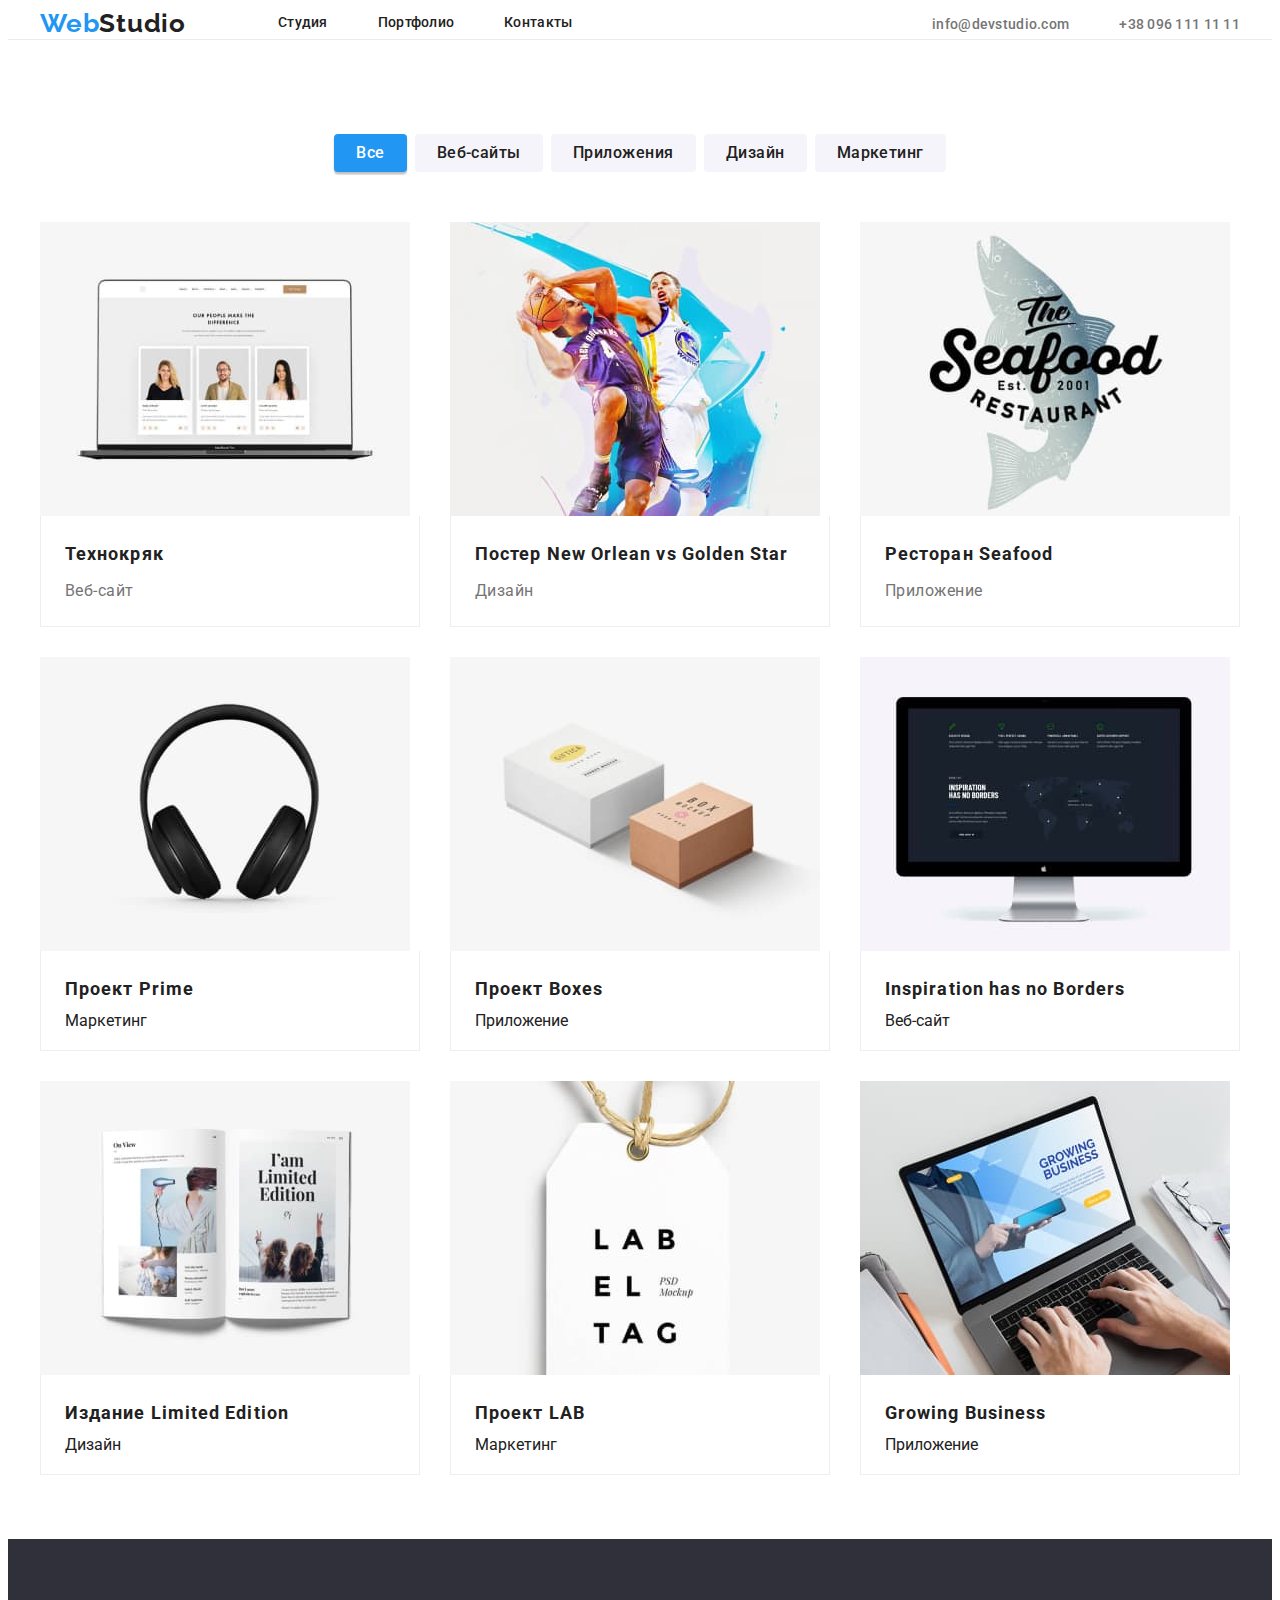
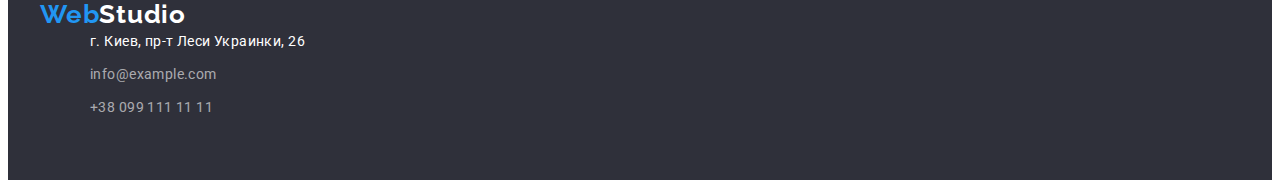
==== commit 16b46baa: "Homework-#3" ====
--- a/portfolio.html
+++ b/portfolio.html
@@ -36,7 +36,7 @@
 <main>
     <section class="work-list section">
         <div class="container">
-    <h2 class="visually-hidden">Список Портфоліо</h2>
+    <h1 class="visually-hidden">Список Портфоліо</h1>
         <ul class="portfolio-items">
             <li><button type="button" class="portfolio-buttonlist">Все</button></li>
             <li><button type="button" class="portfolio-button">Веб-сайты</button></li>
@@ -117,11 +117,11 @@
     <a class="logo" href="">Web<span class="logostudiofooter">Studio</span></a>
     <address class="address">
         <ul class="footerlist">
-            <li><a class="footerlist-address" href="">г. Киев, пр-т Леси Украинки, 26</a></li>
-            <li>
-                <a class="footerlist-mailto" href="mailto:info@example.com">info@example.com</a>
-            </li>
-            <li>
+            <li class="item">
+                <a class="footerlist-address" href="">г. Киев, пр-т Леси Украинки, 26</a></li>
+            <li class="item">
+                <a class="footerlist-mailto" href="mailto:info@example.com">info@example.com</a></li>
+            <li class="item">
                 <a class="footerlist-tel" href="tel:+380991111111">+38 099 111 11 11</a>
             </li>
         </ul>
--- a/css/styles.css
+++ b/css/styles.css
@@ -62,6 +62,7 @@
 }
 .page-header {
     background-color: var(--white-text-color);
+    border-bottom: 1px solid #ECECEC;
 }
 /* logo сайта */
 .logo {
@@ -78,12 +79,10 @@
     color: var(--primary-text-color);    
 }
 .logostudiofooter {
-   margin-bottom: 20px; 
    color: var(--white-text-color);
 }
             /* nav list========== */
 .navlist {
-    display: block;
     display: flex;
     margin-left: 93px;
     align-items: center;
@@ -101,7 +100,6 @@
     padding-bottom: 32px;
 }
 .navlist-header,.navlist-header,.navlist-header {
-    display: block;
     font-weight: 500;
     font-size: 14px;
     line-height: 1.14;
@@ -125,7 +123,6 @@
 }
 /* header list mailto i tel */
 .headerlist-nav,.headerlist-nav {
-    display: block;
     color: var(--title-text-color);
     font-weight: 500;
     font-size: 14px;
@@ -150,7 +147,6 @@
     letter-spacing: 0.02em;
 }
 .headerlist {
-    display: block;
     display: flex;
     margin-left: auto;
    
@@ -176,6 +172,7 @@
 }
 /* button */
 .button {
+    display: block;
     display: inline-block;
     min-width: 200px;
     height: 50px;
@@ -201,44 +198,52 @@
 .hero, .footer {
     background-color: #2F303A;
 }
-/* section звголовків */
-.section-title {
-    margin-bottom: 10px;
-    color: var(--primary-text-color);
-    font-weight: 700;
-    font-size: 14px;
-    line-height: 1.14;
-    text-align: center;
-    letter-spacing: 0.03em;
-    text-transform: uppercase;
-}
-.section-text {
-    margin-bottom: 0;
-    color: var(--title-text-color);
-    font-size: 14px;
-    line-height: 1.f17;
-    text-align: center;
-    letter-spacing: 0.03em;
-}
-.section-list {
-    display: flex;
-    flex-wrap: wrap;
-    list-style: none;
-}
-
-.section-list > .item {
-    flex-basis: calc(100% / 3 - 30px);
-    margin-left: 30px;
-}
-.section-list > .item:not(:last-child) {
-    margin-left: 30px;
-}
 .section {
     margin-top: 0px;
     padding-top: 94px;
     padding-bottom: 94px;
 }
-.work-about .section{
+/* section звголовків */
+.section-title {
+    margin-bottom: 10px;
+    color: var(--primary-text-color);
+    font-weight: 700;
+    font-size: 14px;
+    line-height: 1.14;
+    text-align: center;
+    letter-spacing: 0.03em;
+    text-transform: uppercase;
+}
+.section-text {
+    margin-bottom: 0;
+    color: var(--title-text-color);
+    font-size: 14px;
+    line-height: 1.f17;
+    text-align: center;
+    letter-spacing: 0.03em;
+}
+.section-list {
+    display: flex;
+    flex-wrap: nowrap;
+    list-style: none;
+    text-align: center;
+
+    margin-left:-30px;
+}
+.section-list > .item {
+    flex-basis: calc(100% / 4 - 30px);
+    margin-left: 30px;
+}
+
+/* .section-list > .item { */
+    /* flex-basis: calc(100% / 4 - 90px); */
+    /* margin-left: 30px; */
+
+/* .section-list > .item:not(:last-child) { */
+    /* margin-left: 30px; */
+
+
+.work-about .section {
     padding-top: 0;
 }
 /* ================ ===============заголовок h2 секція=================== */
@@ -271,17 +276,30 @@
 .cards {
     display: flex;
     flex-wrap: wrap;
-
-}
-.item:not(:last-child) {
-    margin-right: 30px;
-}
+    list-style: none;
+
+    margin-left: -30px;
+}
+.cards .item {
+    flex-basis: calc(100% / 3 - 30px);
+    margin-left: 30px;
+}
+/* .cards .item { */
+    /* flex-basis: calc((100% - 90px) / 3); */
+
+/* .item:not(:last-child) { */
+    /* margin-right: 30px; */
+
 
 
 .section-comand .section {
     background: var(--secondary-background-color);
 }
+.section-comand {
+    background-color: var(--secondary-background-color);
+}
 .list-item {
+    display: block;
     background: #FFFFFF;
     box-shadow: 0px 1px 3px rgba(0, 0, 0, 0.12),
     0px 1px 1px rgba(0, 0, 0, 0.14),
@@ -306,6 +324,7 @@
 
 /* footer list */
 .footerlist-address {
+    display: block;
     color: var(--white-text-color);
     font-style: normal;
     font-size: 14px;
@@ -341,7 +360,7 @@
 .footerlist {
     display: block;
 }
-.footerlist, .item:not(:last-child) {
+.footerlist .item:not(:last-child) {
     margin-bottom: 9px;
 }
 
@@ -349,6 +368,7 @@
 /* ===============================Портфолио============================== */
 
 .portfolio-buttonlist {
+    display: block;
     font-family: 'Roboto'; 
     font-weight: 500;
     font-size: 16px;
@@ -363,7 +383,14 @@
     border-radius: 4px;
     border:0;
 }
+.portfolio-buttonlist {
+    padding: 6px 22px;
+}
 .portfolio-button {
+    padding: 6px 22px;
+}
+.portfolio-button {
+    display: block;
     font-family: Roboto;
     font-weight: 500;
     font-size: 16px;
@@ -401,11 +428,10 @@
     padding-bottom: 22px;    
 }
 .portfolio-list {
-    padding-top: 20px;
-    padding-right: 24px;
-    padding-bottom: 20px;
-    padding-left: 24px;
+    padding: 20px 24px;
     border: 1px solid #EEEEEE;
+    border-top: 0;
+
 }
 .portfolio-items {
     margin-bottom: 50px;
